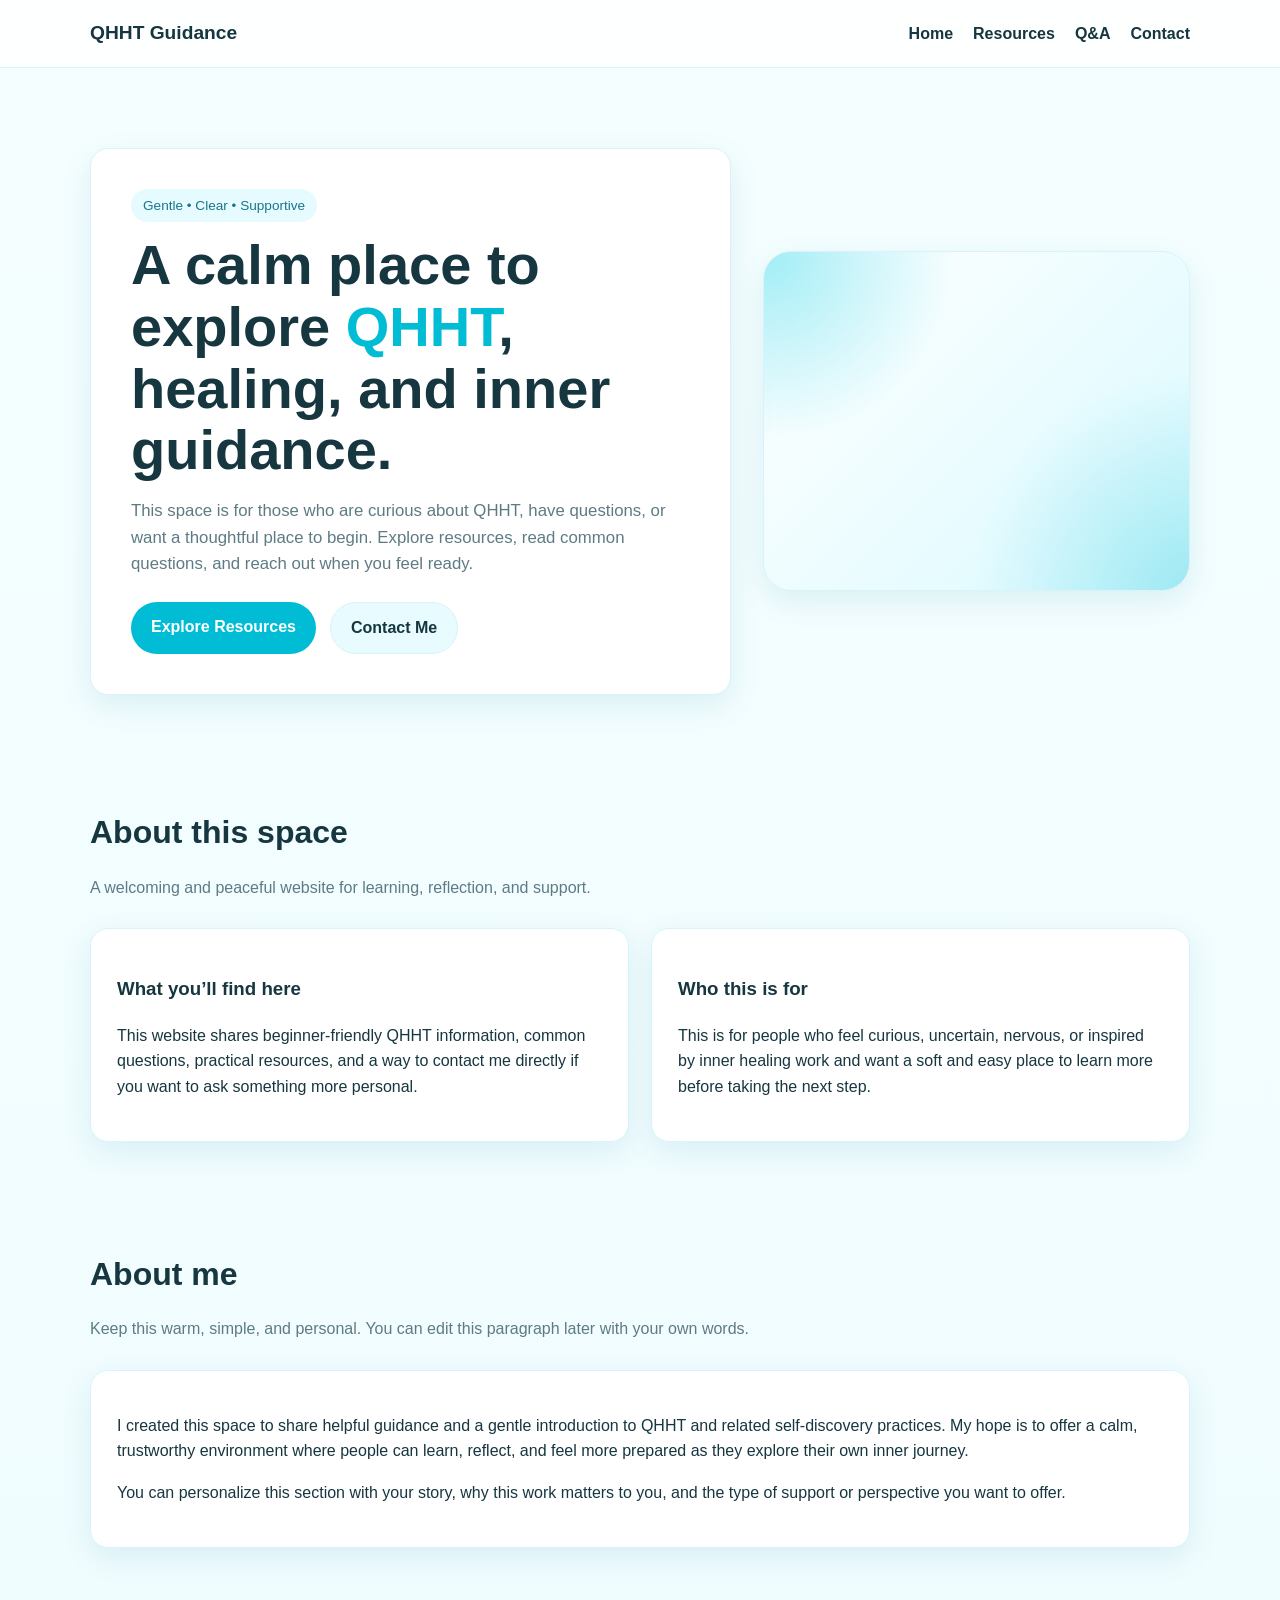
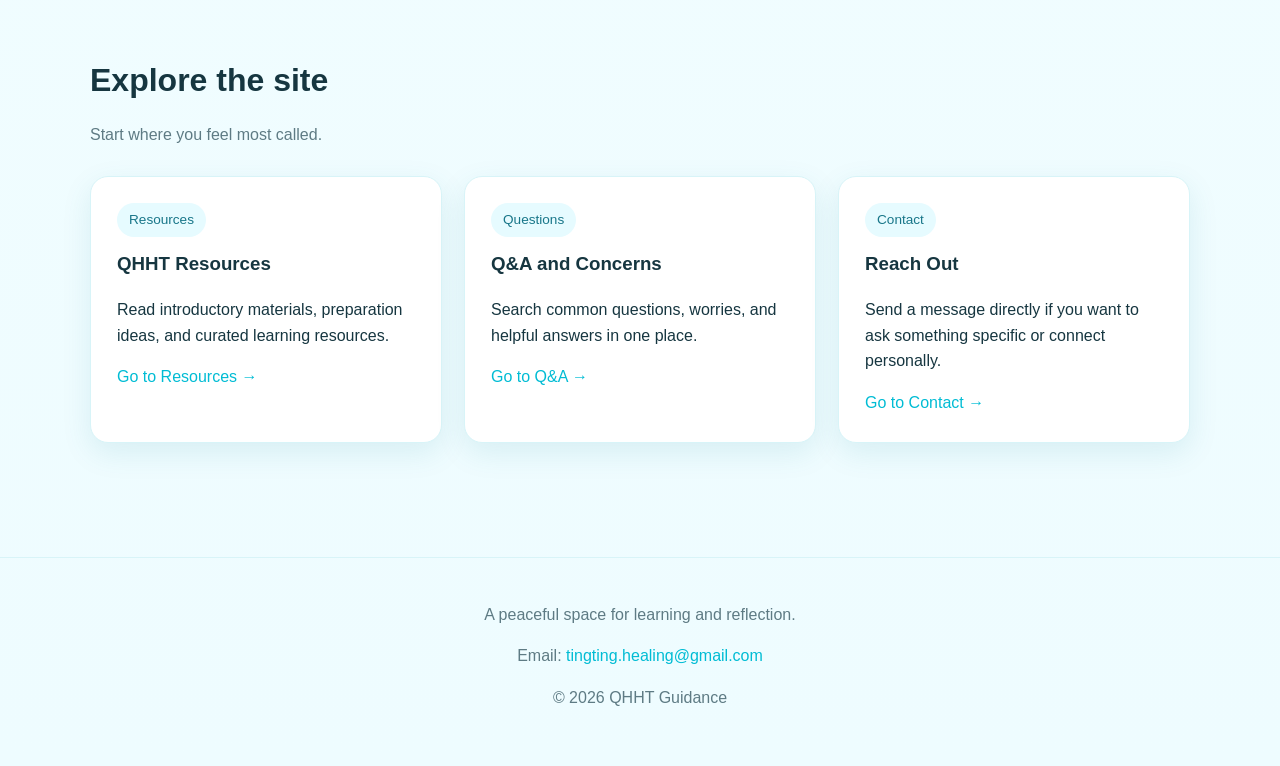
==== index.html @ 29899431 "structure and style" ====
<!DOCTYPE html>
<html lang="en">

<head>
  <meta charset="UTF-8" />
  <meta name="viewport" content="width=device-width, initial-scale=1.0" />
  <title>QHHT Guidance | Home</title>
  <link rel="stylesheet" href="style.css" />
</head>

<body>
  <header class="navbar">
    <div class="container nav-inner">
      <a class="brand" href="index.html">QHHT Guidance</a>
      <nav class="nav-links">
        <a href="index.html">Home</a>
        <a href="resources.html">Resources</a>
        <a href="qa.html">Q&A</a>
        <a href="contact.html">Contact</a>
      </nav>
    </div>
  </header>

  <main>
    <section class="hero">
      <div class="container hero-grid">
        <div class="hero-card">
          <span class="tag">Gentle • Clear • Supportive</span>
          <h1>A calm place to explore <span class="highlight">QHHT</span>, healing, and inner guidance.</h1>
          <p>
            This space is for those who are curious about QHHT, have questions, or want a thoughtful place
            to begin. Explore resources, read common questions, and reach out when you feel ready.
          </p>
          <div class="btn-group">
            <a class="btn btn-primary" href="resources.html">Explore Resources</a>
            <a class="btn btn-secondary" href="contact.html">Contact Me</a>
          </div>
        </div>
        <div class="hero-visual"></div>
      </div>
    </section>

    <section class="section">
      <div class="container">
        <h2 class="section-title">About this space</h2>
        <p class="section-subtitle">
          A welcoming and peaceful website for learning, reflection, and support.
        </p>

        <div class="grid-2">
          <div class="info-card">
            <h3>What you’ll find here</h3>
            <p>
              This website shares beginner-friendly QHHT information, common questions, practical resources,
              and a way to contact me directly if you want to ask something more personal.
            </p>
          </div>

          <div class="info-card">
            <h3>Who this is for</h3>
            <p>
              This is for people who feel curious, uncertain, nervous, or inspired by inner healing work and
              want a soft and easy place to learn more before taking the next step.
            </p>
          </div>
        </div>
      </div>
    </section>

    <section class="section">
      <div class="container">
        <h2 class="section-title">About me</h2>
        <p class="section-subtitle">
          Keep this warm, simple, and personal. You can edit this paragraph later with your own words.
        </p>

        <div class="info-card">
          <p>
            I created this space to share helpful guidance and a gentle introduction to QHHT and related
            self-discovery practices. My hope is to offer a calm, trustworthy environment where people can
            learn, reflect, and feel more prepared as they explore their own inner journey.
          </p>
          <p>
            You can personalize this section with your story, why this work matters to you, and the type of
            support or perspective you want to offer.
          </p>
        </div>
      </div>
    </section>

    <section class="section">
      <div class="container">
        <h2 class="section-title">Explore the site</h2>
        <p class="section-subtitle">
          Start where you feel most called.
        </p>

        <div class="grid-3">
          <div class="feature-card">
            <span class="tag">Resources</span>
            <h3>QHHT Resources</h3>
            <p>Read introductory materials, preparation ideas, and curated learning resources.</p>
            <a href="resources.html">Go to Resources →</a>
          </div>

          <div class="feature-card">
            <span class="tag">Questions</span>
            <h3>Q&A and Concerns</h3>
            <p>Search common questions, worries, and helpful answers in one place.</p>
            <a href="qa.html">Go to Q&A →</a>
          </div>

          <div class="feature-card">
            <span class="tag">Contact</span>
            <h3>Reach Out</h3>
            <p>Send a message directly if you want to ask something specific or connect personally.</p>
            <a href="contact.html">Go to Contact →</a>
          </div>
        </div>
      </div>
    </section>
  </main>

  <footer class="footer">
  <div class="container">
    <p id="footerText"></p>
    <p>Email: <a id="footerEmail"></a></p>
    <p id="copyright"></p>
  </div>
</footer>
<script src="script.js"></script>
</body>

</html>
---- style.css ----
:root {
  --primary: #00bcd4;
  --primary-light: #7fe7f2;
  --bg: #eefcff;
  --card: #ffffff;
  --text: #163640;
  --muted: #5e7b84;
  --border: #d8f4f8;
  --shadow: 0 10px 30px rgba(0, 120, 140, 0.10);
  --radius: 18px;
  --max-width: 1100px;
}

* {
  box-sizing: border-box;
}

html {
  scroll-behavior: smooth;
}

body {
  margin: 0;
  font-family: Arial, Helvetica, sans-serif;
  background: linear-gradient(to bottom, #f4feff, #eefcff);
  color: var(--text);
  line-height: 1.6;
}

a {
  color: var(--primary);
  text-decoration: none;
}

a:hover {
  opacity: 0.85;
}

.container {
  width: min(92%, var(--max-width));
  margin: 0 auto;
}

.navbar {
  position: sticky;
  top: 0;
  z-index: 20;
  background: rgba(255, 255, 255, 0.88);
  backdrop-filter: blur(10px);
  border-bottom: 1px solid var(--border);
}

.nav-inner {
  display: flex;
  justify-content: space-between;
  align-items: center;
  padding: 18px 0;
}

.brand {
  font-size: 1.2rem;
  font-weight: 700;
  color: var(--text);
}

.nav-links {
  display: flex;
  gap: 20px;
  flex-wrap: wrap;
}

.nav-links a {
  color: var(--text);
  font-weight: 600;
}

.hero {
  padding: 80px 0 60px;
}

.hero-grid {
  display: grid;
  grid-template-columns: 1.2fr 0.8fr;
  gap: 32px;
  align-items: center;
}

.hero-card,
.info-card,
.feature-card,
.resource-card,
.qa-card,
.contact-card,
.form-card {
  background: var(--card);
  border: 1px solid var(--border);
  border-radius: var(--radius);
  box-shadow: var(--shadow);
}

.hero-card {
  padding: 40px;
}

.hero h1 {
  font-size: clamp(2rem, 5vw, 3.5rem);
  line-height: 1.1;
  margin: 0 0 16px;
}

.hero p {
  color: var(--muted);
  font-size: 1.05rem;
  margin-bottom: 24px;
}

.hero-visual {
  min-height: 340px;
  border-radius: 28px;
  background:
    radial-gradient(circle at top left, rgba(127,231,242,0.75), transparent 35%),
    radial-gradient(circle at bottom right, rgba(0,188,212,0.28), transparent 40%),
    linear-gradient(135deg, #ffffff, #dafaff);
  border: 1px solid var(--border);
  box-shadow: var(--shadow);
}

.btn-group {
  display: flex;
  gap: 14px;
  flex-wrap: wrap;
}

.btn {
  display: inline-block;
  padding: 12px 20px;
  border-radius: 999px;
  font-weight: 700;
  transition: transform 0.2s ease, opacity 0.2s ease;
}

.btn:hover {
  transform: translateY(-2px);
}

.btn-primary {
  background: var(--primary);
  color: white;
}

.btn-secondary {
  background: #e8fbfe;
  color: var(--text);
  border: 1px solid var(--border);
}

.section {
  padding: 26px 0 54px;
}

.section-title {
  font-size: 2rem;
  margin-bottom: 10px;
}

.section-subtitle {
  color: var(--muted);
  margin-bottom: 28px;
}

.grid-2,
.grid-3 {
  display: grid;
  gap: 22px;
}

.grid-2 {
  grid-template-columns: repeat(2, 1fr);
}

.grid-3 {
  grid-template-columns: repeat(3, 1fr);
}

.info-card,
.feature-card,
.resource-card,
.qa-card,
.contact-card,
.form-card {
  padding: 26px;
}

.feature-card h3,
.resource-card h3,
.qa-card h3,
.contact-card h3 {
  margin-top: 0;
}

.tag {
  display: inline-block;
  padding: 6px 12px;
  background: #e6fbff;
  color: #187689;
  border-radius: 999px;
  font-size: 0.85rem;
  margin-bottom: 12px;
}

.page-header {
  padding: 56px 0 24px;
}

.page-header h1 {
  margin: 0 0 12px;
  font-size: clamp(2rem, 4.5vw, 3rem);
}

.page-header p {
  color: var(--muted);
  max-width: 760px;
}

form {
  display: flex;
  flex-direction: column;
  gap: 14px;
}

label {
  font-weight: 700;
  margin-bottom: 4px;
}

input,
textarea,
select {
  width: 100%;
  padding: 14px 14px;
  border: 1px solid #cceef4;
  border-radius: 14px;
  font-size: 1rem;
  background: #fcfeff;
  color: var(--text);
}

input:focus,
textarea:focus,
select:focus {
  outline: 2px solid rgba(0, 188, 212, 0.18);
  border-color: var(--primary);
}

textarea {
  resize: vertical;
  min-height: 130px;
}

.search-box {
  margin-bottom: 22px;
}

.footer {
  margin-top: 60px;
  padding: 28px 0 40px;
  border-top: 1px solid var(--border);
  color: var(--muted);
  text-align: center;
}

.note {
  font-size: 0.95rem;
  color: var(--muted);
}

.list-clean {
  padding-left: 18px;
}

.list-clean li {
  margin-bottom: 10px;
}

.highlight {
  color: var(--primary);
  font-weight: 700;
}

@media (max-width: 900px) {
  .hero-grid,
  .grid-2,
  .grid-3 {
    grid-template-columns: 1fr;
  }

  .nav-inner {
    flex-direction: column;
    gap: 12px;
  }

  .hero {
    padding-top: 50px;
  }

  .hero-card {
    padding: 28px;
  }
}
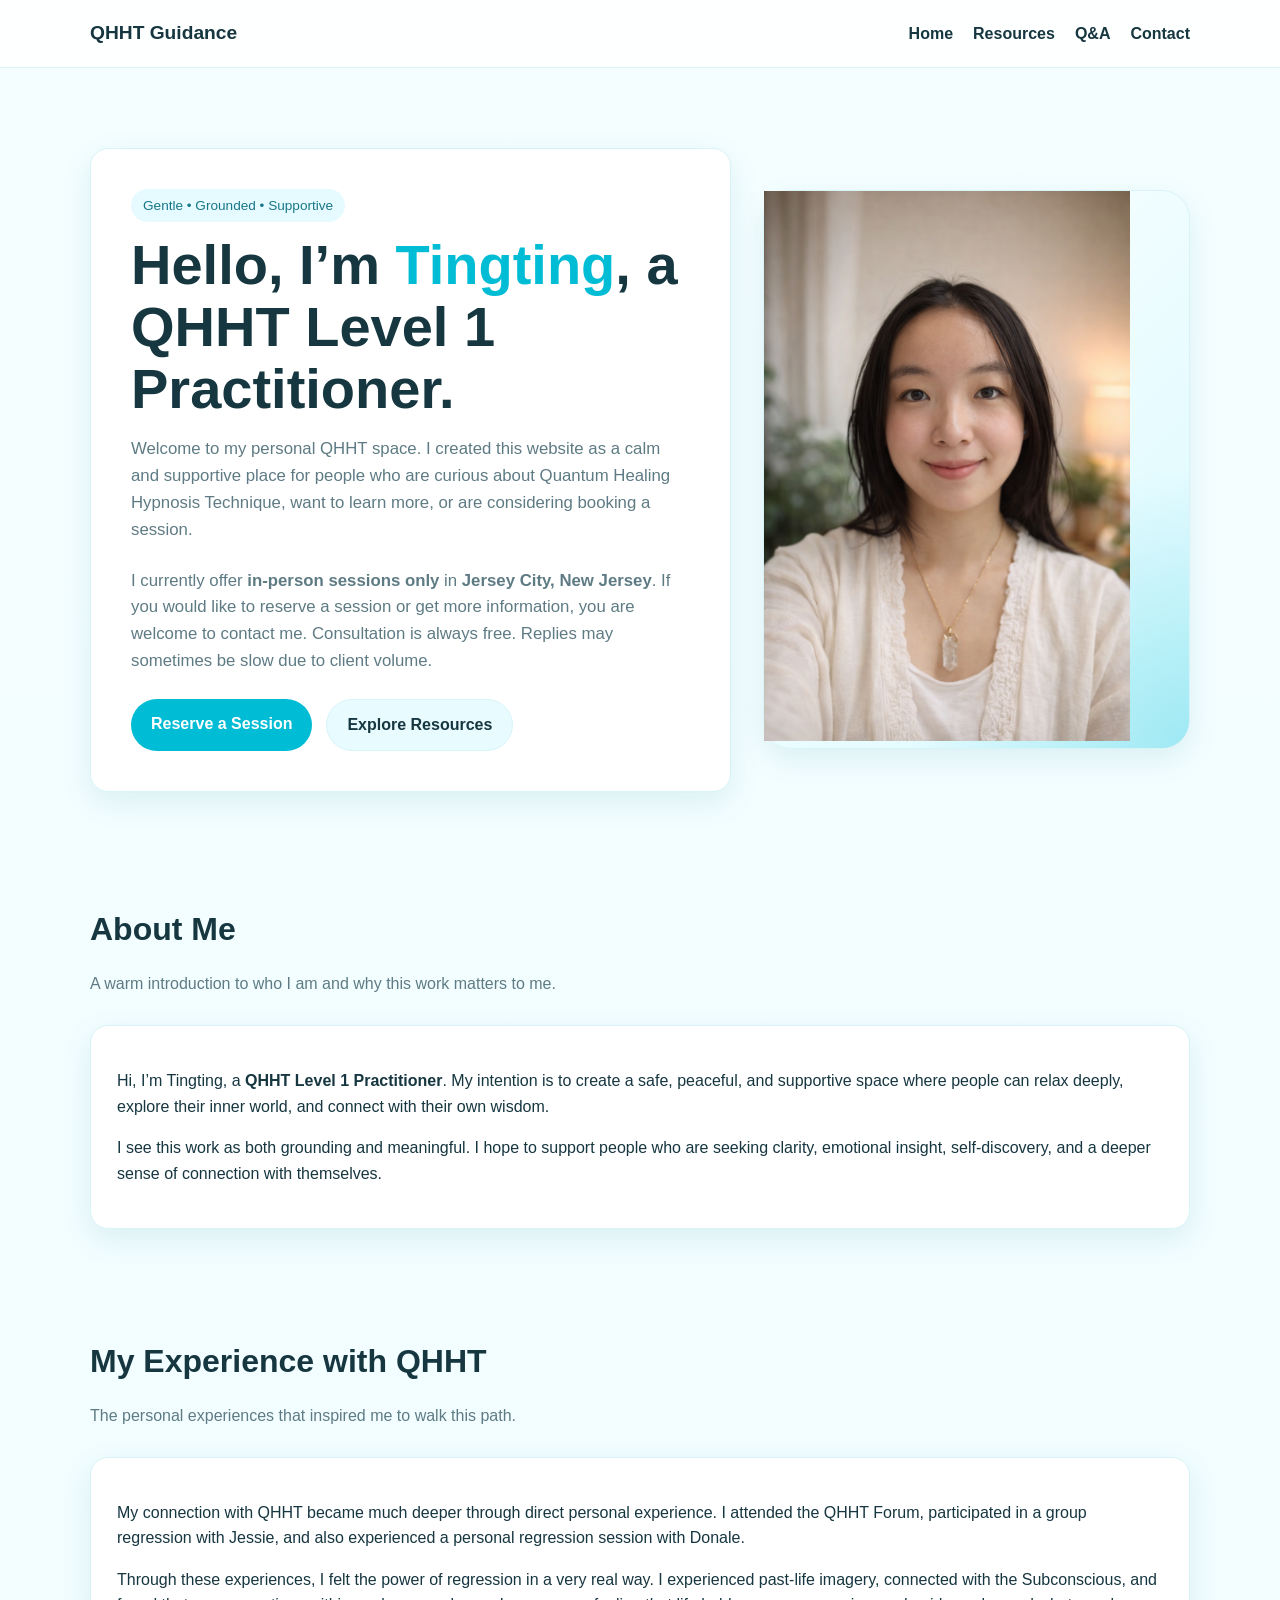
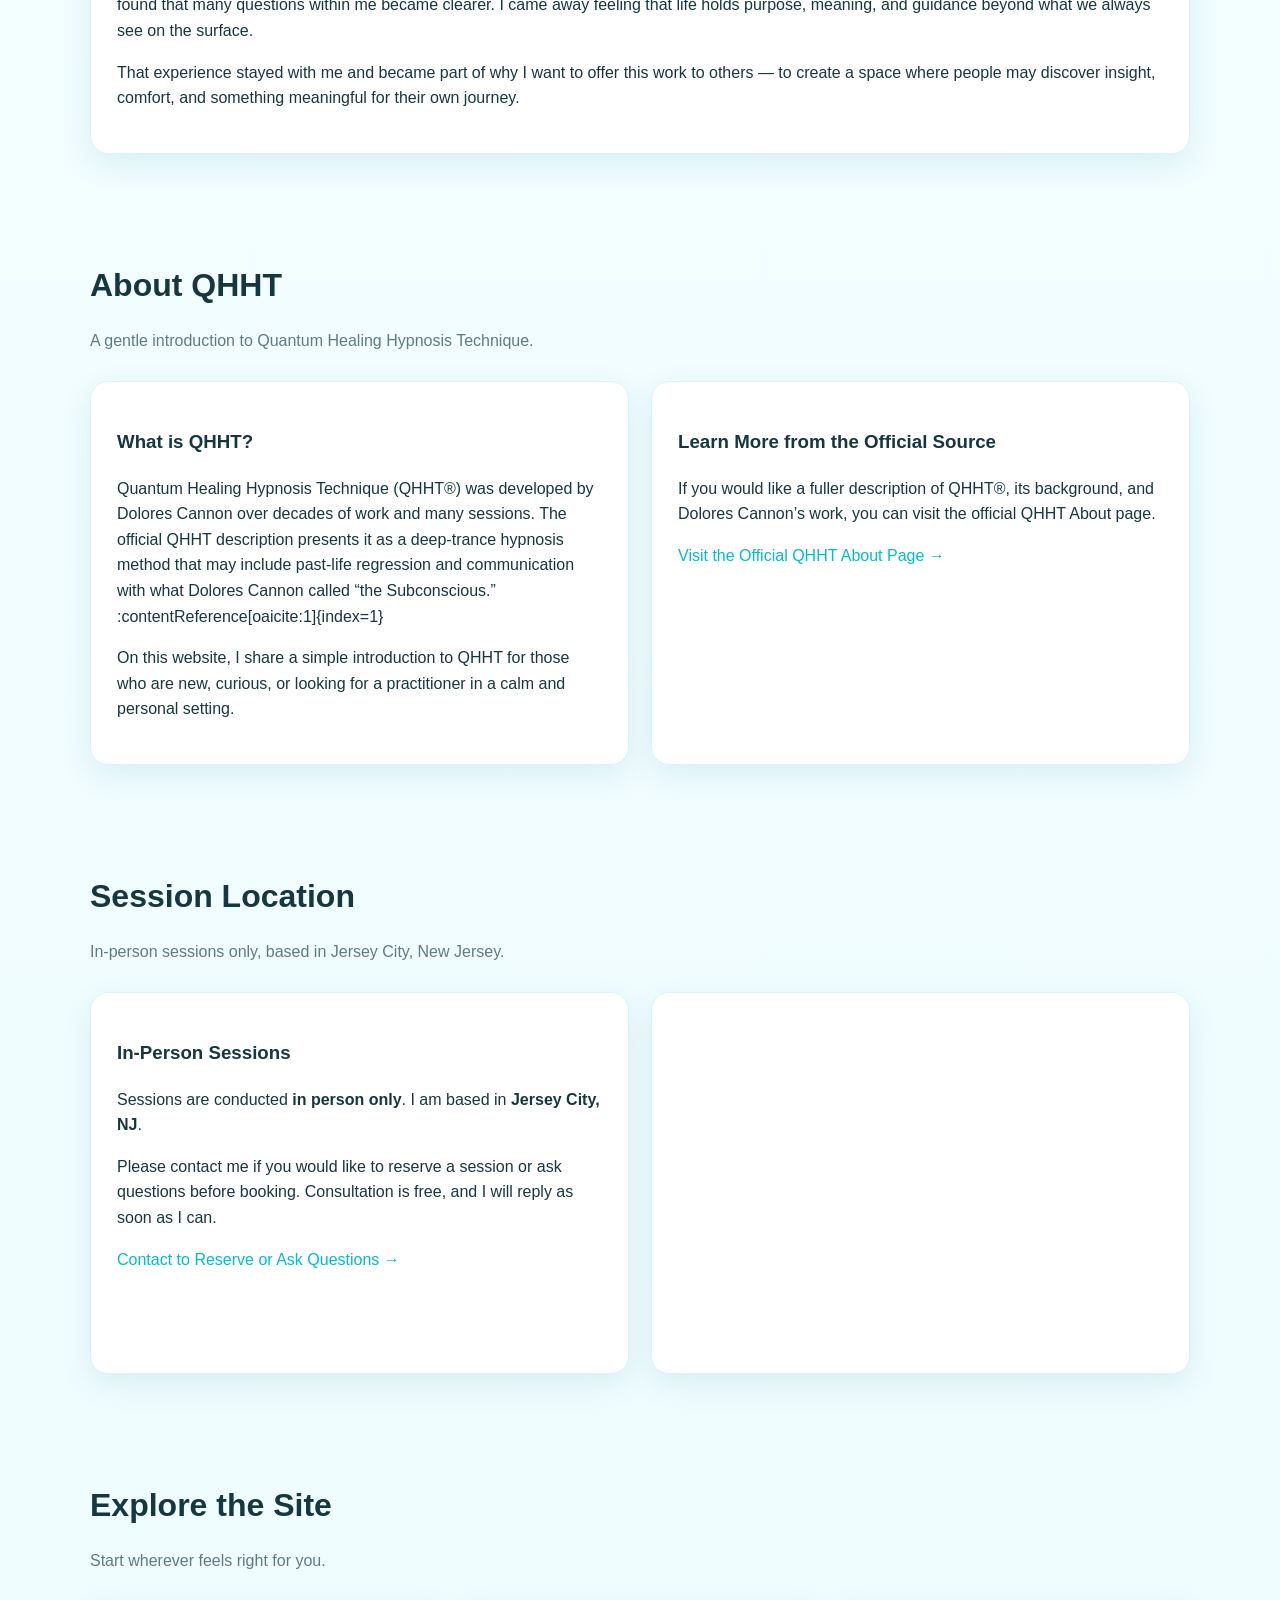
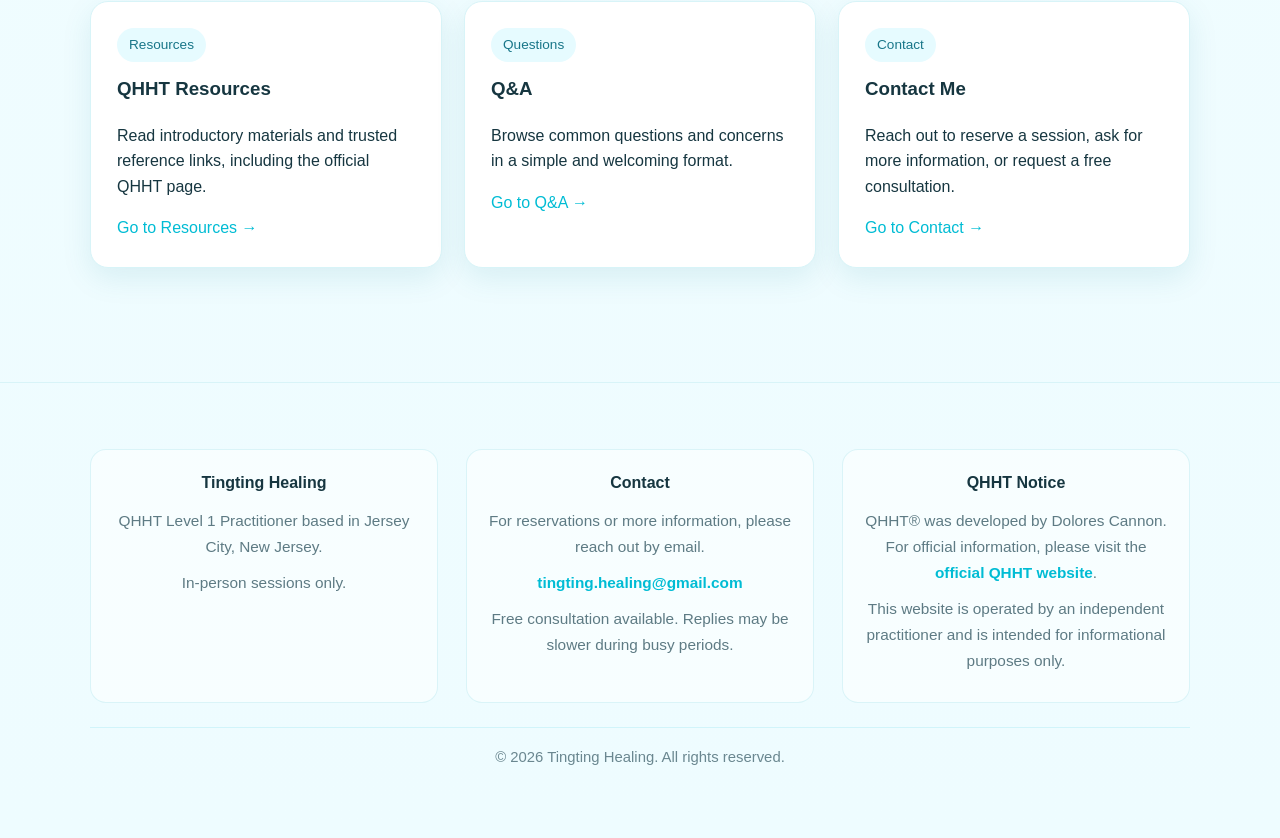
==== commit 1ee46ca4: "adjust content and add documents" ====
--- a/index.html
+++ b/index.html
@@ -25,95 +25,175 @@
     <section class="hero">
       <div class="container hero-grid">
         <div class="hero-card">
-          <span class="tag">Gentle • Clear • Supportive</span>
-          <h1>A calm place to explore <span class="highlight">QHHT</span>, healing, and inner guidance.</h1>
-          <p>
-            This space is for those who are curious about QHHT, have questions, or want a thoughtful place
-            to begin. Explore resources, read common questions, and reach out when you feel ready.
+          <span class="tag">Gentle • Grounded • Supportive</span>
+          <h1>Hello, I’m <span class="highlight">Tingting</span>, a QHHT Level 1 Practitioner.</h1>
+          <p>
+            Welcome to my personal QHHT space. I created this website as a calm and supportive place
+            for people who are curious about Quantum Healing Hypnosis Technique, want to learn more,
+            or are considering booking a session.
+          </p>
+          <p>
+            I currently offer <strong>in-person sessions only</strong> in <strong>Jersey City, New Jersey</strong>.
+            If you would like to reserve a session or get more information, you are welcome to contact me.
+            Consultation is always free. Replies may sometimes be slow due to client volume.
           </p>
           <div class="btn-group">
-            <a class="btn btn-primary" href="resources.html">Explore Resources</a>
-            <a class="btn btn-secondary" href="contact.html">Contact Me</a>
-          </div>
-        </div>
-        <div class="hero-visual"></div>
-      </div>
-    </section>
-
-    <section class="section">
-      <div class="container">
-        <h2 class="section-title">About this space</h2>
-        <p class="section-subtitle">
-          A welcoming and peaceful website for learning, reflection, and support.
+            <a class="btn btn-primary" href="contact.html">Reserve a Session</a>
+            <a class="btn btn-secondary" href="resources.html">Explore Resources</a>
+          </div>
+        </div>
+
+        <div class="hero-visual">
+          <img height="550" src="images/photo02.png" alt="Portrait of Tingting, QHHT practitioner">
+        </div>
+      </div>
+    </section>
+
+    <section class="section">
+      <div class="container">
+        <h2 class="section-title">About Me</h2>
+        <p class="section-subtitle">
+          A warm introduction to who I am and why this work matters to me.
+        </p>
+
+        <div class="info-card">
+          <p>
+            Hi, I’m Tingting, a <strong>QHHT Level 1 Practitioner</strong>. My intention is to create
+            a safe, peaceful, and supportive space where people can relax deeply, explore their inner world,
+            and connect with their own wisdom.
+          </p>
+          <p>
+            I see this work as both grounding and meaningful. I hope to support people who are seeking
+            clarity, emotional insight, self-discovery, and a deeper sense of connection with themselves.
+          </p>
+        </div>
+      </div>
+    </section>
+
+    <section class="section">
+      <div class="container">
+        <h2 class="section-title">My Experience with QHHT</h2>
+        <p class="section-subtitle">
+          The personal experiences that inspired me to walk this path.
+        </p>
+
+        <div class="info-card">
+          <p>
+            My connection with QHHT became much deeper through direct personal experience. I attended the QHHT Forum,
+            participated in a group regression with Jessie, and also experienced a personal regression session with
+            Donale.
+          </p>
+          <p>
+            Through these experiences, I felt the power of regression in a very real way. I experienced past-life
+            imagery,
+            connected with the Subconscious, and found that many questions within me became clearer. I came away feeling
+            that life holds purpose, meaning, and guidance beyond what we always see on the surface.
+          </p>
+          <p>
+            That experience stayed with me and became part of why I want to offer this work to others — to create a
+            space
+            where people may discover insight, comfort, and something meaningful for their own journey.
+          </p>
+        </div>
+      </div>
+    </section>
+
+    <section class="section">
+      <div class="container">
+        <h2 class="section-title">About QHHT</h2>
+        <p class="section-subtitle">
+          A gentle introduction to Quantum Healing Hypnosis Technique.
         </p>
 
         <div class="grid-2">
           <div class="info-card">
-            <h3>What you’ll find here</h3>
-            <p>
-              This website shares beginner-friendly QHHT information, common questions, practical resources,
-              and a way to contact me directly if you want to ask something more personal.
+            <h3>What is QHHT?</h3>
+            <p>
+              Quantum Healing Hypnosis Technique (QHHT®) was developed by Dolores Cannon over decades
+              of work and many sessions. The official QHHT description presents it as a deep-trance hypnosis
+              method that may include past-life regression and communication with what Dolores Cannon called
+              “the Subconscious.” :contentReference[oaicite:1]{index=1}
+            </p>
+            <p>
+              On this website, I share a simple introduction to QHHT for those who are new, curious,
+              or looking for a practitioner in a calm and personal setting.
             </p>
           </div>
 
           <div class="info-card">
-            <h3>Who this is for</h3>
-            <p>
-              This is for people who feel curious, uncertain, nervous, or inspired by inner healing work and
-              want a soft and easy place to learn more before taking the next step.
-            </p>
-          </div>
-        </div>
-      </div>
-    </section>
-
-    <section class="section">
-      <div class="container">
-        <h2 class="section-title">About me</h2>
-        <p class="section-subtitle">
-          Keep this warm, simple, and personal. You can edit this paragraph later with your own words.
-        </p>
-
-        <div class="info-card">
-          <p>
-            I created this space to share helpful guidance and a gentle introduction to QHHT and related
-            self-discovery practices. My hope is to offer a calm, trustworthy environment where people can
-            learn, reflect, and feel more prepared as they explore their own inner journey.
-          </p>
-          <p>
-            You can personalize this section with your story, why this work matters to you, and the type of
-            support or perspective you want to offer.
-          </p>
-        </div>
-      </div>
-    </section>
-
-    <section class="section">
-      <div class="container">
-        <h2 class="section-title">Explore the site</h2>
-        <p class="section-subtitle">
-          Start where you feel most called.
+            <h3>Learn More from the Official Source</h3>
+            <p>
+              If you would like a fuller description of QHHT®, its background, and Dolores Cannon’s work,
+              you can visit the official QHHT About page.
+            </p>
+            <p>
+              <a href="https://shop.qhhtofficial.com/pages/about" target="_blank" rel="noopener noreferrer">
+                Visit the Official QHHT About Page →
+              </a>
+            </p>
+          </div>
+        </div>
+      </div>
+    </section>
+
+    <section class="section">
+      <div class="container">
+        <h2 class="section-title">Session Location</h2>
+        <p class="section-subtitle">
+          In-person sessions only, based in Jersey City, New Jersey.
+        </p>
+
+        <div class="grid-2">
+          <div class="info-card">
+            <h3>In-Person Sessions</h3>
+            <p>
+              Sessions are conducted <strong>in person only</strong>. I am based in <strong>Jersey City, NJ</strong>.
+            </p>
+            <p>
+              Please contact me if you would like to reserve a session or ask questions before booking.
+              Consultation is free, and I will reply as soon as I can.
+            </p>
+            <p>
+              <a href="contact.html">Contact to Reserve or Ask Questions →</a>
+            </p>
+          </div>
+
+          <div class="info-card map-card">
+            <iframe title="Jersey City map"
+              src="https://maps.google.com/maps?q=Jersey%20City%2C%20NJ&t=&z=12&ie=UTF8&iwloc=&output=embed"
+              width="100%" height="320" style="border:0;" loading="lazy" referrerpolicy="no-referrer-when-downgrade">
+            </iframe>
+          </div>
+        </div>
+      </div>
+    </section>
+
+    <section class="section">
+      <div class="container">
+        <h2 class="section-title">Explore the Site</h2>
+        <p class="section-subtitle">
+          Start wherever feels right for you.
         </p>
 
         <div class="grid-3">
           <div class="feature-card">
             <span class="tag">Resources</span>
             <h3>QHHT Resources</h3>
-            <p>Read introductory materials, preparation ideas, and curated learning resources.</p>
+            <p>Read introductory materials and trusted reference links, including the official QHHT page.</p>
             <a href="resources.html">Go to Resources →</a>
           </div>
 
           <div class="feature-card">
             <span class="tag">Questions</span>
-            <h3>Q&A and Concerns</h3>
-            <p>Search common questions, worries, and helpful answers in one place.</p>
+            <h3>Q&A</h3>
+            <p>Browse common questions and concerns in a simple and welcoming format.</p>
             <a href="qa.html">Go to Q&A →</a>
           </div>
 
           <div class="feature-card">
             <span class="tag">Contact</span>
-            <h3>Reach Out</h3>
-            <p>Send a message directly if you want to ask something specific or connect personally.</p>
+            <h3>Contact Me</h3>
+            <p>Reach out to reserve a session, ask for more information, or request a free consultation.</p>
             <a href="contact.html">Go to Contact →</a>
           </div>
         </div>
@@ -122,13 +202,48 @@
   </main>
 
   <footer class="footer">
-  <div class="container">
-    <p id="footerText"></p>
-    <p>Email: <a id="footerEmail"></a></p>
-    <p id="copyright"></p>
-  </div>
-</footer>
-<script src="script.js"></script>
+    <div class="container footer-grid">
+      <div class="footer-col">
+        <h4>Tingting Healing</h4>
+        <p>
+          QHHT Level 1 Practitioner based in Jersey City, New Jersey.
+        </p>
+        <p>
+          In-person sessions only.
+        </p>
+      </div>
+
+      <div class="footer-col">
+        <h4>Contact</h4>
+        <p>
+          For reservations or more information, please reach out by email.
+        </p>
+        <p>
+          <a href="mailto:tingting.healing@gmail.com">tingting.healing@gmail.com</a>
+        </p>
+        <p>
+          Free consultation available. Replies may be slower during busy periods.
+        </p>
+      </div>
+
+      <div class="footer-col">
+        <h4>QHHT Notice</h4>
+        <p>
+          QHHT® was developed by Dolores Cannon. For official information, please visit the
+          <a href="https://shop.qhhtofficial.com/pages/about" target="_blank" rel="noopener noreferrer">official QHHT
+            website</a>.
+        </p>
+        <p class="footer-note">
+          This website is operated by an independent practitioner and is intended for informational purposes only.
+        </p>
+      </div>
+    </div>
+
+    <div class="container footer-bottom">
+      <p>© 2026 Tingting Healing. All rights reserved.</p>
+    </div>
+  </footer>
+  <script src="script.js"></script>
 </body>
 
 </html>
--- a/style.css
+++ b/style.css
@@ -306,4 +306,80 @@
   .hero-card {
     padding: 28px;
   }
+}
+
+
+.footer .container {
+  width: min(92%, var(--max-width));
+}
+
+.footer-grid {
+  display: grid;
+  grid-template-columns: repeat(3, 1fr);
+  gap: 28px;
+  padding: 38px 0 24px;
+}
+
+.footer-col {
+  background: rgba(255, 255, 255, 0.55);
+  border: 1px solid rgba(216, 244, 248, 0.95);
+  border-radius: 16px;
+  padding: 20px 20px 18px;
+}
+
+.footer-col h4 {
+  margin: 0 0 12px;
+  font-size: 1rem;
+  color: var(--text);
+}
+
+.footer-col p {
+  margin: 0 0 10px;
+  font-size: 0.96rem;
+  line-height: 1.7;
+  color: var(--muted);
+}
+
+.footer-col a {
+  color: var(--primary);
+  text-decoration: none;
+  font-weight: 600;
+}
+
+.footer-col a:hover {
+  opacity: 0.85;
+  text-decoration: underline;
+}
+
+.footer-note {
+  font-size: 0.92rem;
+  color: var(--muted);
+}
+
+.footer-bottom {
+  padding: 18px 0 28px;
+  border-top: 1px solid rgba(0, 188, 212, 0.12);
+  text-align: center;
+}
+
+.footer-bottom p {
+  margin: 0;
+  font-size: 0.93rem;
+  color: #6a8790;
+}
+
+@media (max-width: 900px) {
+  .footer-grid {
+    grid-template-columns: 1fr;
+    gap: 18px;
+    padding: 30px 0 18px;
+  }
+
+  .footer-col {
+    padding: 18px;
+  }
+
+  .footer-bottom {
+    padding: 16px 0 24px;
+  }
 }
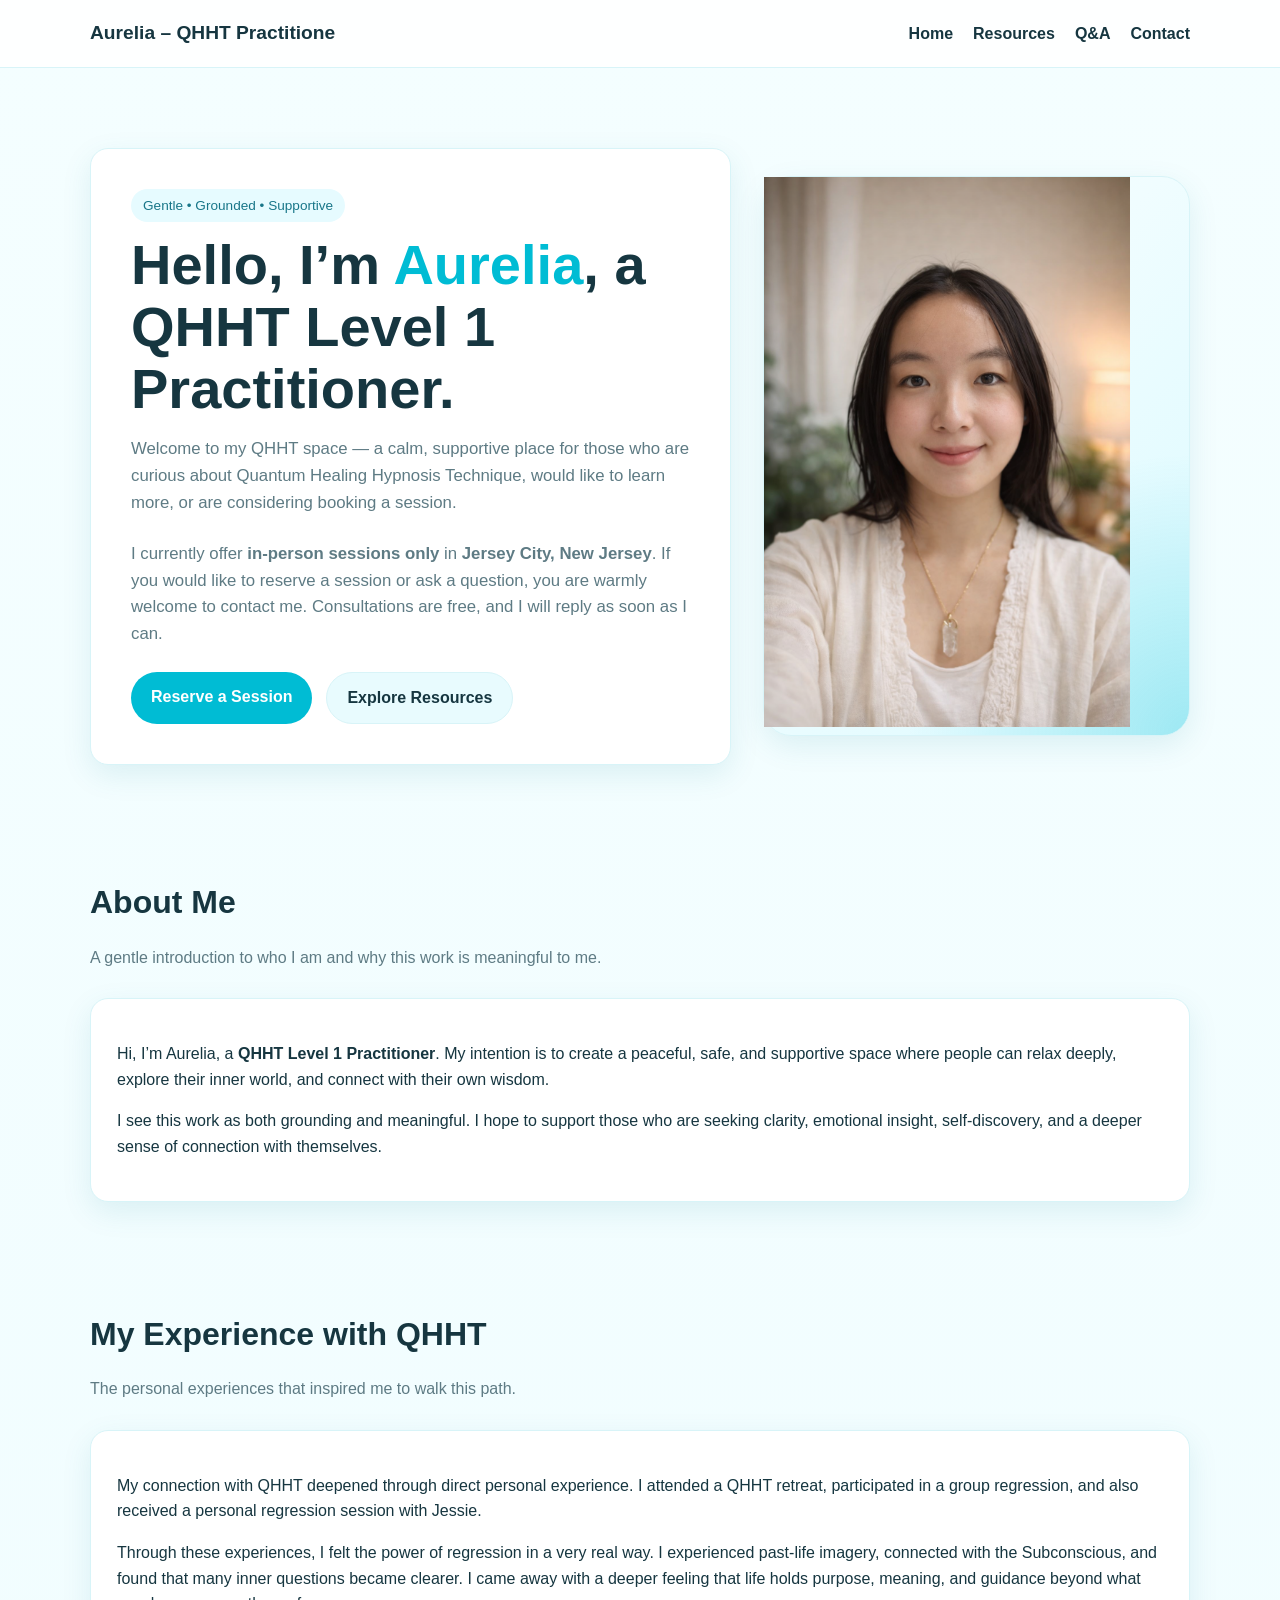
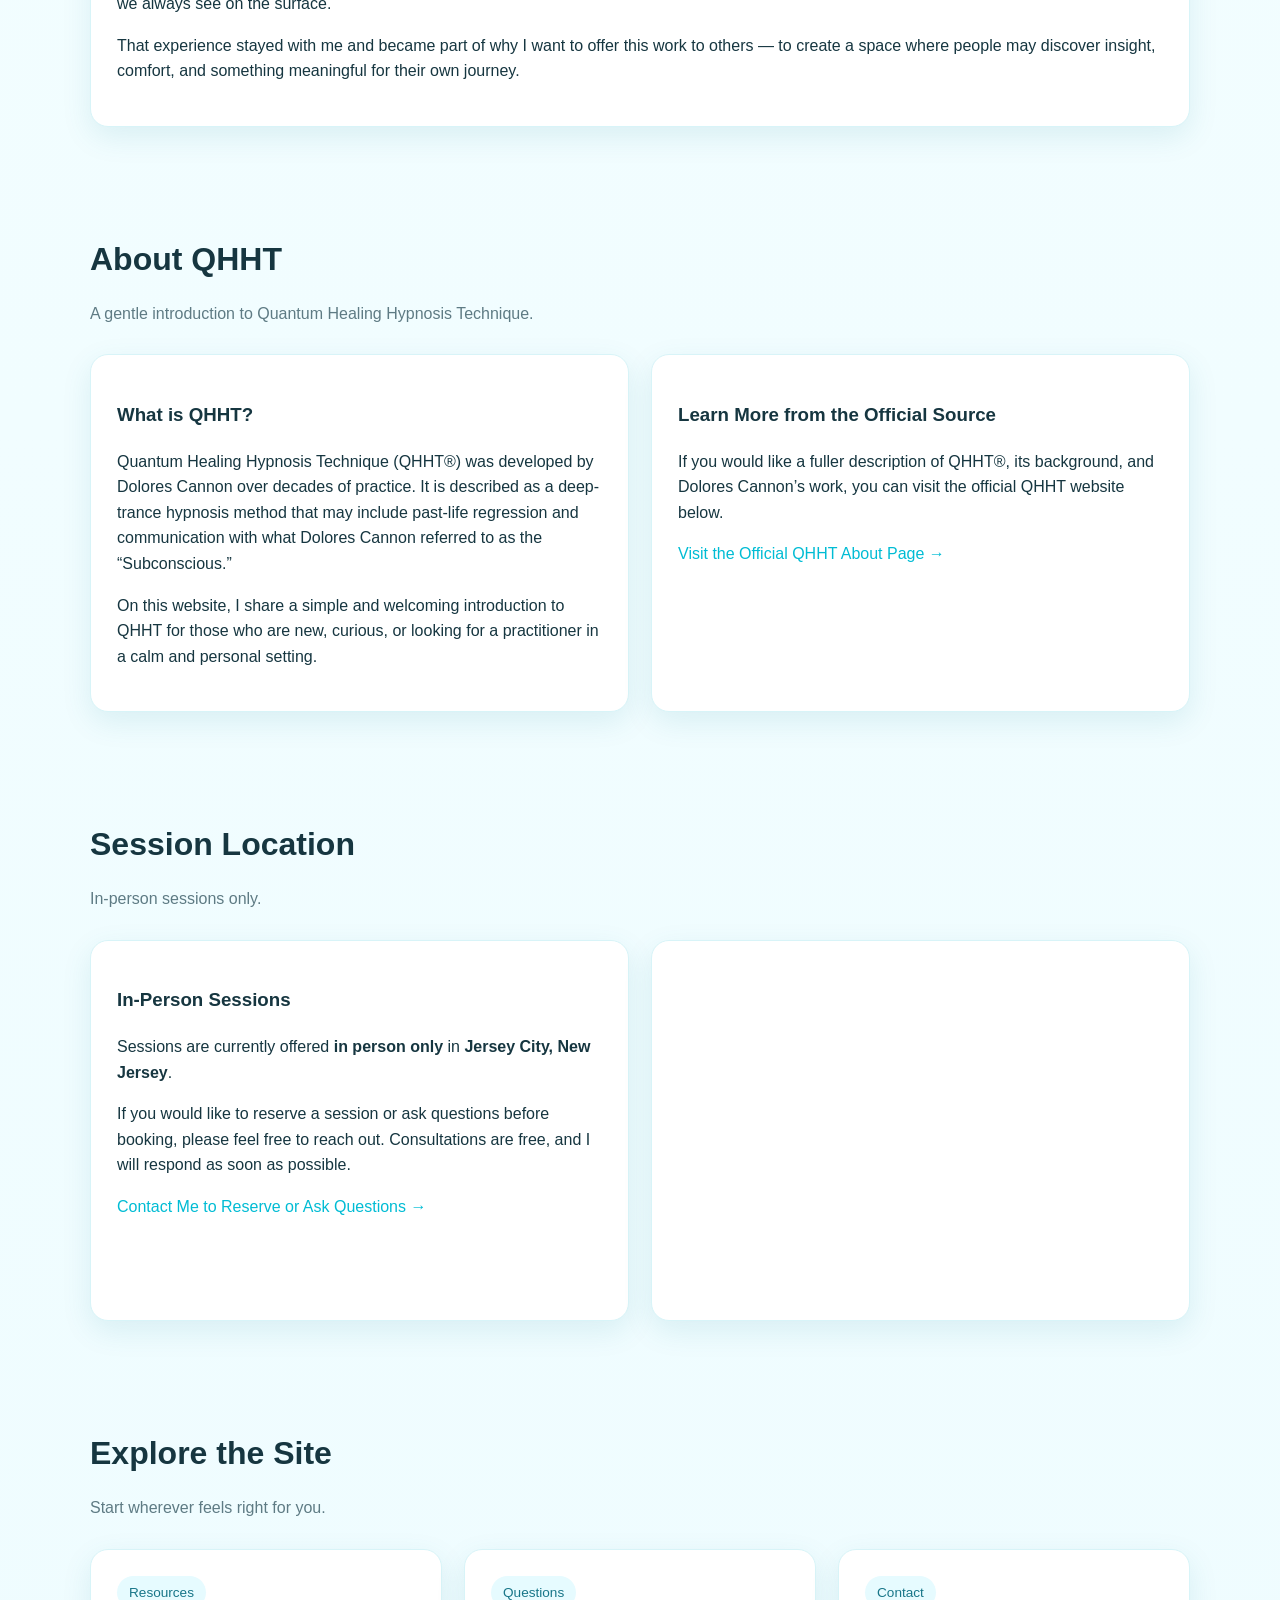
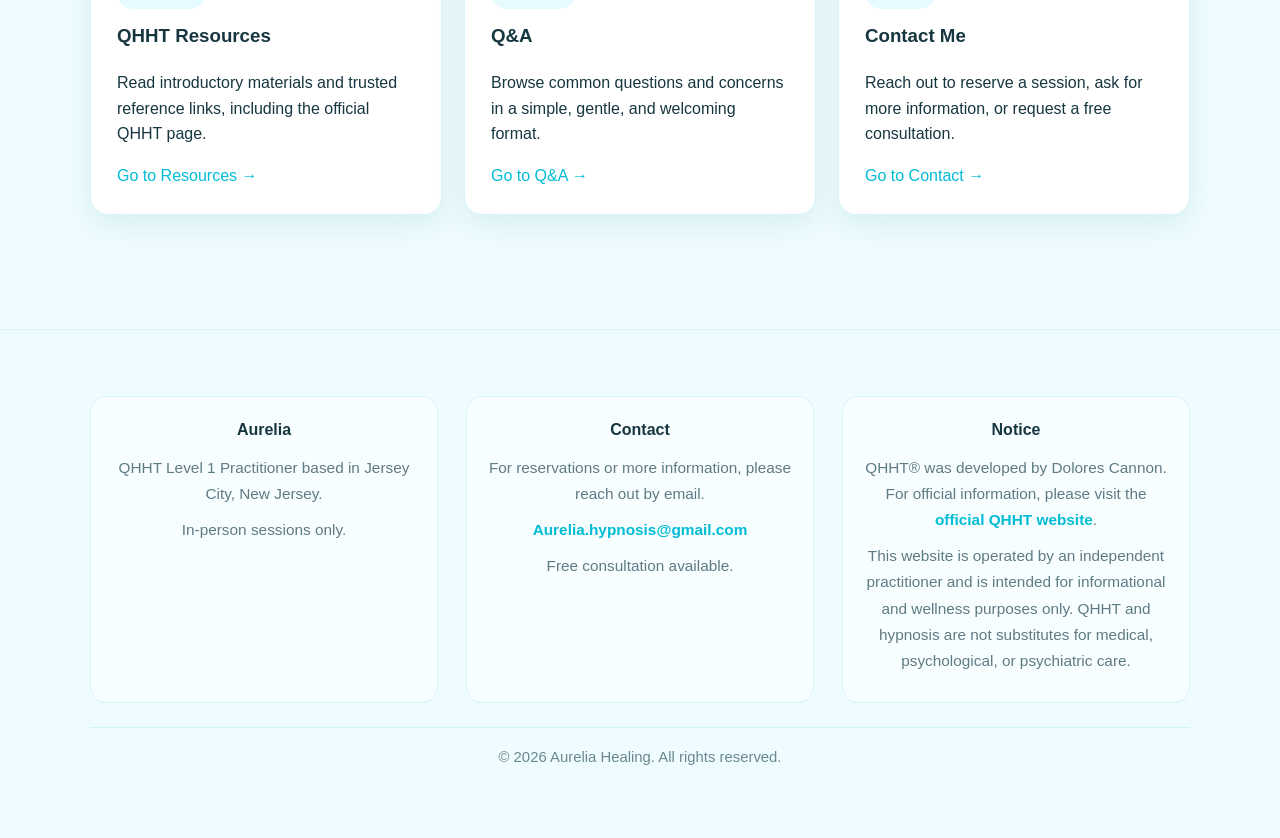
==== commit f048b6dd: "add more content" ====
--- a/index.html
+++ b/index.html
@@ -4,18 +4,18 @@
 <head>
   <meta charset="UTF-8" />
   <meta name="viewport" content="width=device-width, initial-scale=1.0" />
-  <title>QHHT Guidance | Home</title>
+  <title>Aurelia Healing | QHHT Practitioner</title>
   <link rel="stylesheet" href="style.css" />
 </head>
 
 <body>
   <header class="navbar">
     <div class="container nav-inner">
-      <a class="brand" href="index.html">QHHT Guidance</a>
+      <a class="brand" href="index.html">Aurelia – QHHT Practitione</a>
       <nav class="nav-links">
         <a href="index.html">Home</a>
         <a href="resources.html">Resources</a>
-        <a href="qa.html">Q&A</a>
+        <a href="qa.html">Q&amp;A</a>
         <a href="contact.html">Contact</a>
       </nav>
     </div>
@@ -26,16 +26,16 @@
       <div class="container hero-grid">
         <div class="hero-card">
           <span class="tag">Gentle • Grounded • Supportive</span>
-          <h1>Hello, I’m <span class="highlight">Tingting</span>, a QHHT Level 1 Practitioner.</h1>
-          <p>
-            Welcome to my personal QHHT space. I created this website as a calm and supportive place
-            for people who are curious about Quantum Healing Hypnosis Technique, want to learn more,
-            or are considering booking a session.
+          <h1>Hello, I’m <span class="highlight">Aurelia</span>, a QHHT Level 1 Practitioner.</h1>
+          <p>
+            Welcome to my QHHT space — a calm, supportive place for those who are curious about
+            Quantum Healing Hypnosis Technique, would like to learn more, or are considering
+            booking a session.
           </p>
           <p>
             I currently offer <strong>in-person sessions only</strong> in <strong>Jersey City, New Jersey</strong>.
-            If you would like to reserve a session or get more information, you are welcome to contact me.
-            Consultation is always free. Replies may sometimes be slow due to client volume.
+            If you would like to reserve a session or ask a question, you are warmly welcome to contact me.
+            Consultations are free, and I will reply as soon as I can.
           </p>
           <div class="btn-group">
             <a class="btn btn-primary" href="contact.html">Reserve a Session</a>
@@ -44,7 +44,7 @@
         </div>
 
         <div class="hero-visual">
-          <img height="550" src="images/photo02.png" alt="Portrait of Tingting, QHHT practitioner">
+          <img height="550" src="images/photo02.png" alt="Portrait of Aurelia, QHHT practitioner">
         </div>
       </div>
     </section>
@@ -53,17 +53,17 @@
       <div class="container">
         <h2 class="section-title">About Me</h2>
         <p class="section-subtitle">
-          A warm introduction to who I am and why this work matters to me.
+          A gentle introduction to who I am and why this work is meaningful to me.
         </p>
 
         <div class="info-card">
           <p>
-            Hi, I’m Tingting, a <strong>QHHT Level 1 Practitioner</strong>. My intention is to create
-            a safe, peaceful, and supportive space where people can relax deeply, explore their inner world,
+            Hi, I’m Aurelia, a <strong>QHHT Level 1 Practitioner</strong>. My intention is to create
+            a peaceful, safe, and supportive space where people can relax deeply, explore their inner world,
             and connect with their own wisdom.
           </p>
           <p>
-            I see this work as both grounding and meaningful. I hope to support people who are seeking
+            I see this work as both grounding and meaningful. I hope to support those who are seeking
             clarity, emotional insight, self-discovery, and a deeper sense of connection with themselves.
           </p>
         </div>
@@ -79,19 +79,16 @@
 
         <div class="info-card">
           <p>
-            My connection with QHHT became much deeper through direct personal experience. I attended the QHHT Forum,
-            participated in a group regression with Jessie, and also experienced a personal regression session with
-            Donale.
-          </p>
-          <p>
-            Through these experiences, I felt the power of regression in a very real way. I experienced past-life
-            imagery,
-            connected with the Subconscious, and found that many questions within me became clearer. I came away feeling
-            that life holds purpose, meaning, and guidance beyond what we always see on the surface.
-          </p>
-          <p>
-            That experience stayed with me and became part of why I want to offer this work to others — to create a
-            space
+            My connection with QHHT deepened through direct personal experience. I attended a QHHT retreat,
+            participated in a group regression, and also received a personal regression session with Jessie.
+          </p>
+          <p>
+            Through these experiences, I felt the power of regression in a very real way. I experienced past-life imagery,
+            connected with the Subconscious, and found that many inner questions became clearer. I came away with a deeper
+            feeling that life holds purpose, meaning, and guidance beyond what we always see on the surface.
+          </p>
+          <p>
+            That experience stayed with me and became part of why I want to offer this work to others — to create a space
             where people may discover insight, comfort, and something meaningful for their own journey.
           </p>
         </div>
@@ -109,14 +106,13 @@
           <div class="info-card">
             <h3>What is QHHT?</h3>
             <p>
-              Quantum Healing Hypnosis Technique (QHHT®) was developed by Dolores Cannon over decades
-              of work and many sessions. The official QHHT description presents it as a deep-trance hypnosis
-              method that may include past-life regression and communication with what Dolores Cannon called
-              “the Subconscious.” :contentReference[oaicite:1]{index=1}
-            </p>
-            <p>
-              On this website, I share a simple introduction to QHHT for those who are new, curious,
-              or looking for a practitioner in a calm and personal setting.
+              Quantum Healing Hypnosis Technique (QHHT®) was developed by Dolores Cannon over decades of practice.
+              It is described as a deep-trance hypnosis method that may include past-life regression and communication
+              with what Dolores Cannon referred to as the “Subconscious.”
+            </p>
+            <p>
+              On this website, I share a simple and welcoming introduction to QHHT for those who are new,
+              curious, or looking for a practitioner in a calm and personal setting.
             </p>
           </div>
 
@@ -124,7 +120,7 @@
             <h3>Learn More from the Official Source</h3>
             <p>
               If you would like a fuller description of QHHT®, its background, and Dolores Cannon’s work,
-              you can visit the official QHHT About page.
+              you can visit the official QHHT website below.
             </p>
             <p>
               <a href="https://shop.qhhtofficial.com/pages/about" target="_blank" rel="noopener noreferrer">
@@ -140,21 +136,21 @@
       <div class="container">
         <h2 class="section-title">Session Location</h2>
         <p class="section-subtitle">
-          In-person sessions only, based in Jersey City, New Jersey.
+          In-person sessions only.
         </p>
 
         <div class="grid-2">
           <div class="info-card">
             <h3>In-Person Sessions</h3>
             <p>
-              Sessions are conducted <strong>in person only</strong>. I am based in <strong>Jersey City, NJ</strong>.
-            </p>
-            <p>
-              Please contact me if you would like to reserve a session or ask questions before booking.
-              Consultation is free, and I will reply as soon as I can.
-            </p>
-            <p>
-              <a href="contact.html">Contact to Reserve or Ask Questions →</a>
+              Sessions are currently offered <strong>in person only</strong> in <strong>Jersey City, New Jersey</strong>.
+            </p>
+            <p>
+              If you would like to reserve a session or ask questions before booking, please feel free to reach out.
+              Consultations are free, and I will respond as soon as possible.
+            </p>
+            <p>
+              <a href="contact.html">Contact Me to Reserve or Ask Questions →</a>
             </p>
           </div>
 
@@ -185,9 +181,9 @@
 
           <div class="feature-card">
             <span class="tag">Questions</span>
-            <h3>Q&A</h3>
-            <p>Browse common questions and concerns in a simple and welcoming format.</p>
-            <a href="qa.html">Go to Q&A →</a>
+            <h3>Q&amp;A</h3>
+            <p>Browse common questions and concerns in a simple, gentle, and welcoming format.</p>
+            <a href="qa.html">Go to Q&amp;A →</a>
           </div>
 
           <div class="feature-card">
@@ -204,7 +200,7 @@
   <footer class="footer">
     <div class="container footer-grid">
       <div class="footer-col">
-        <h4>Tingting Healing</h4>
+        <h4>Aurelia</h4>
         <p>
           QHHT Level 1 Practitioner based in Jersey City, New Jersey.
         </p>
@@ -219,30 +215,31 @@
           For reservations or more information, please reach out by email.
         </p>
         <p>
-          <a href="mailto:tingting.healing@gmail.com">tingting.healing@gmail.com</a>
-        </p>
-        <p>
-          Free consultation available. Replies may be slower during busy periods.
+          <a class="contactEmail" href="mailto:your-email@gmail.com">your-email@gmail.com</a>
+        </p>
+        <p>
+          Free consultation available.
         </p>
       </div>
 
       <div class="footer-col">
-        <h4>QHHT Notice</h4>
+        <h4>Notice</h4>
         <p>
           QHHT® was developed by Dolores Cannon. For official information, please visit the
-          <a href="https://shop.qhhtofficial.com/pages/about" target="_blank" rel="noopener noreferrer">official QHHT
-            website</a>.
+          <a href="https://shop.qhhtofficial.com/pages/about" target="_blank" rel="noopener noreferrer">official QHHT website</a>.
         </p>
         <p class="footer-note">
-          This website is operated by an independent practitioner and is intended for informational purposes only.
+          This website is operated by an independent practitioner and is intended for informational and wellness purposes only.
+          QHHT and hypnosis are not substitutes for medical, psychological, or psychiatric care.
         </p>
       </div>
     </div>
 
     <div class="container footer-bottom">
-      <p>© 2026 Tingting Healing. All rights reserved.</p>
+      <p class="copyright"></p>
     </div>
   </footer>
+
   <script src="script.js"></script>
 </body>
 
